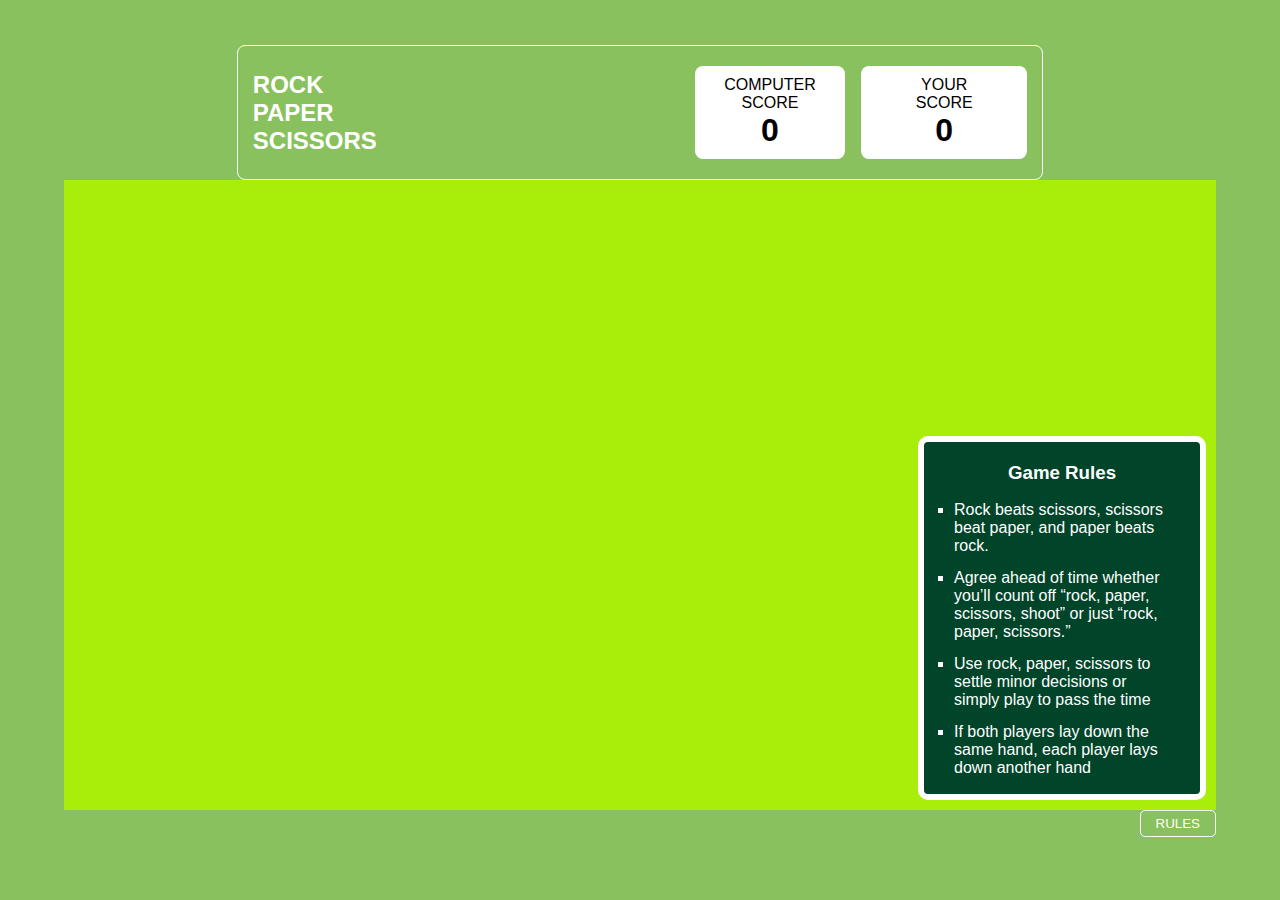
==== index.html @ 5e0d0756 "Initial commite" ====
<!DOCTYPE html>
<html lang="en">
<head>
    <meta charset="UTF-8">
    <meta name="viewport" content="width=device-width, initial-scale=1.0">
    <title>Rock paper scissors</title>
    <link rel="icon" type="image/x-icon" href="./Assets/Images/favicon.png">
    <!-- ==== CSS File ===== -->
    <link rel="stylesheet" href="./Assets/CSS/style.css">
</head>
<body>
    <div class="score-card">
        <div class="scrore">
            <div class="score-title">
                <h2>ROCK</h2>
                <h2>PAPER</h2>
                <h2>SCISSORS</h2>
            </div>
            <div class="score-section">
                <div class="computer-score">
                    <p>COMPUTER <br>SCORE   </p>
                    <h1>0</h1>
                </div>
                <div class="your-score">
                    <p>YOUR <br> SCORE</p>
                    <h1>0</h1>
                </div>
            </div>
        </div>
    </div>
    <div class="main-game">

        <div class="rules-board" id="rules-board">
            <h3>Game Rules</h3>
            <ul type="square">
                <li>Rock beats scissors, scissors beat paper, and paper beats rock.</li>
                <li>Agree ahead of time whether you’ll count off “rock, paper, scissors, shoot” or just “rock, paper, scissors.”</li>
                <li>Use rock, paper, scissors to settle minor decisions or simply play to pass the time</li>
                <li>If both players lay down the same hand, each player lays down another hand</li>
            </ul>
        </div>
    </div>
    <div class="rules">
        <button onclick="rulesBoard()">RULES</button>
       
    </div>
    <script src="./Assets/JS/Script.js"></script>
</body>
</html>
---- Assets/CSS/style.css ----
*{
    padding: 0px;
    margin: 0px;
    box-sizing: border-box;
    
    font-family: Arial, Helvetica, sans-serif;
}
body{
    background-color: #89C15E;
}

/* ===== score section ======= */
.score-card{
    height: 20vh;
    width: 90%;
    margin: auto;
    display: flex;
    justify-content: center;
    align-items: flex-end;
}
.scrore{
    width: 70%;
    height: 15vh;
    border: 1.5px solid #fff;
    border-radius: 8px;
    padding: 15px;
    display: flex;
    justify-content: center;
    align-items: center;
}
.score-title{
    width: 60%;
    color: #fff;
    
}
.score-section{
    width: 45%;
    display: flex;
    justify-content: space-between;
}
.computer-score{
    width: 45%;
    text-align: center;
    background: #fff;
    border-radius: 8px;
    padding: 10px 0px;
}
.your-score{
    width: 50%;
    text-align: center;
    background: #fff;
    border-radius: 8px;
    padding: 10px 0px;
}

/* ===== Game section ======= */
.main-game{
    height: 70vh;
    width: 90%;
    margin: auto;
    background-color: rgb(169, 238, 10);
    position: relative;
}

/* ===== Rules section ======= */
.rules{
    height: 10vh;
    width: 90%;
    margin: auto;
    display: flex;
    align-items: flex-start;
    justify-content: flex-end;
    position: relative;
}
.rules button{
    padding: 5px 15px;
    border-radius: 5px;
    border: 1px solid #fff;
    background: transparent;
    color: #fff;
    cursor: pointer;
    transition: 0.1s ease;
}
.rules button:hover{
    background-color: #628d42;
    box-shadow: rgba(50, 50, 93, 0.25) 0px 13px 27px -5px, rgba(0, 0, 0, 0.3) 0px 8px 16px -8px;
}
.rules-board{
    width: 25%;
    position: absolute;
    bottom: 10px;
    right: 10px;
    border: 6px solid #fff;
    background-color: #004429;
    color: #fff;
    border-radius: 10px;
    padding: 10px 30px;
}
.rules-board h3{
    text-align: center;
    padding: 10px 0px;
}
.rules-board li{
    padding: 7px 0px;
}
.hide-rules{
    display: none;
}

/* =========== Media Quries =========== */
@media screen and (max-width: 600px) {
    .scrore{
        width: 100%;
    }
    .score-title{
        width: 40%;
    }
    .score-section{
        width: 60%;
    }
    .computer-score{
        width: 45%;
    }
    .your-score{
        width: 45%;
    }
    .rules-board{
        width: 90%;
    }
  }
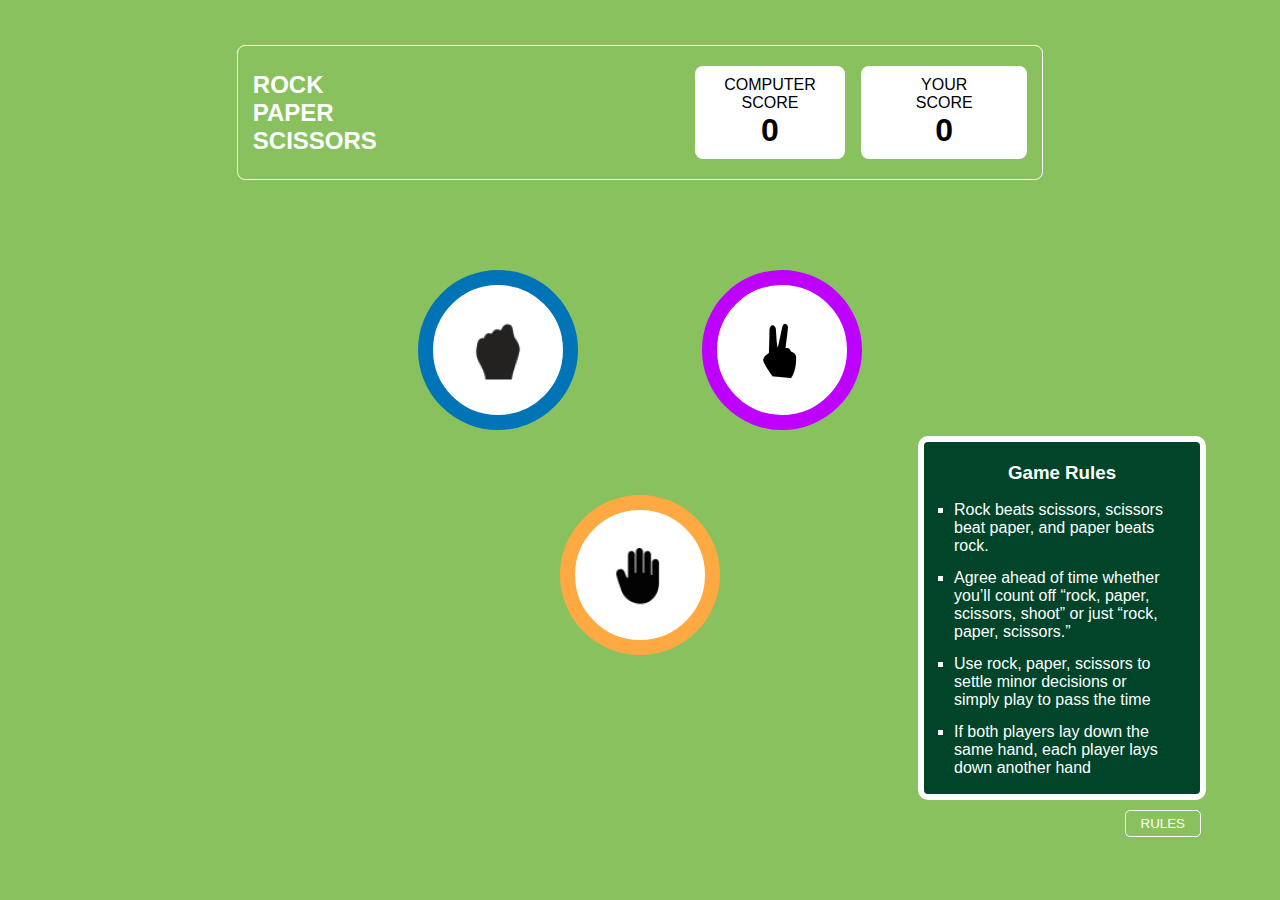
==== commit 63128cf1: "Main Functionally added" ====
--- a/index.html
+++ b/index.html
@@ -29,6 +29,38 @@
         </div>
     </div>
     <div class="main-game">
+        <div class="game " id="game">
+            <div class="top">
+                <div class="icon-one" onclick="userSelected('rock')">
+                    <img src="./Assets/Images/icon-3.png" alt="">
+                </div>
+                <div class="icon-two" onclick="userSelected('scissors')">
+                    <img src="./Assets/Images/icon-2.png" alt="">
+                </div>
+            </div>
+            <div class="bottom">
+                <div class="icon-three" onclick="userSelected('paper')">
+                    <img src="./Assets/Images/icon-1.png" alt="">
+                </div>
+            </div>  
+        </div>
+        <div class="game-result" id="game-result">
+            <div class="result-left">
+                <div class="user-choice" id="user-choice">
+                    <img src="./Assets/Images/icon-1.png" alt="">
+                </div>
+            </div>
+            <div class="result-centre">
+                <h1 id="resultShow"></h1>
+                <h4>AGAINST PC</h4>
+                <button onclick="playAgain()">PLAY AGAIN</button>
+            </div>
+            <div class="result-right">
+                <div class="pc-choice">
+                    <img src="./Assets/Images/icon-1.png" alt="">
+                </div>
+            </div>
+        </div>
 
         <div class="rules-board" id="rules-board">
             <h3>Game Rules</h3>
@@ -42,7 +74,7 @@
     </div>
     <div class="rules">
         <button onclick="rulesBoard()">RULES</button>
-       
+        <button class="next-button" id="next-button">NEXT</button>
     </div>
     <script src="./Assets/JS/Script.js"></script>
 </body>
--- a/Assets/CSS/style.css
+++ b/Assets/CSS/style.css
@@ -7,6 +7,8 @@
 }
 body{
     background-color: #89C15E;
+    max-width: 1920px;
+    margin: auto;
 }
 
 /* ===== score section ======= */
@@ -58,10 +60,133 @@
     height: 70vh;
     width: 90%;
     margin: auto;
-    background-color: rgb(169, 238, 10);
     position: relative;
-}
-
+    display: flex;
+    align-items: center;
+    justify-content: center;
+}
+.game{
+    width: 60%;
+    height: 50vh;
+}
+.game-hide{
+    display: none;
+}
+.top{
+    height: 25vh;
+    width: 100%;
+    display: flex;
+    justify-content: space-evenly;
+}
+.top .icon-one{
+    width: 160px;
+    height: 160px;
+    background-color: green;
+    border-radius: 50%;
+    background-color: #fff;
+    border: 15px solid #0074B6;
+    cursor: pointer;
+    display: flex;
+    justify-content: center;
+    align-items: center;
+}
+.top .icon-two{
+    width: 160px;
+    height: 160px;
+    background-color: #fff;
+    border: 15px solid #BD00FF;
+    border-radius: 50%;
+    cursor: pointer;
+    display: flex;
+    justify-content: center;
+    align-items: center;
+}
+.bottom .icon-three{
+    width: 160px;
+    height: 160px;
+    background-color: green;
+    border-radius: 50%;background-color: #fff;
+    border: 15px solid #FFA943;
+    cursor: pointer;
+    display: flex;
+    justify-content: center;
+    align-items: center; 
+}
+.bottom{
+    height: 30vh;
+    width: 100%;
+    display: flex;
+    justify-content: center;
+}
+.game-result{
+    width: 60%;
+    height: 50vh;
+    display: flex;
+    justify-content: space-evenly;
+    align-items: center;
+    display: none;
+}
+.game-result-show{
+    display: inherit;
+}
+
+.result-left{
+    width: 30%;
+    display: flex;
+    justify-content: center;
+    align-content: center;
+}
+.result-centre{
+    width: 30%;
+    text-align: center;
+    color: #fff;
+}
+.result-centre button{
+    padding: 5px 15px;
+    border-radius: 5px;
+    background: #fff;
+    border: none;
+    color: #000;
+    cursor: pointer;
+    transition: 0.1s ease;
+    margin-top: 15px;
+    
+}
+.result-centre button:hover{
+    background-color: #89C15E;
+    border: 1px solid #fff;
+    color: #fff;
+}
+.result-right{
+    width: 30%;
+    display: flex;
+    justify-content: center;
+    align-content: center;
+}
+.user-choice{
+    width: 160px;
+    height: 160px;
+    background-color: green;
+    border-radius: 50%;
+    background-color: #fff;
+    border: 15px solid #0074B6;
+    cursor: pointer;
+    display: flex;
+    justify-content: center;
+    align-items: center;
+}
+.pc-choice{
+    width: 160px;
+    height: 160px;
+    background-color: green;
+    border-radius: 50%;
+    background-color: #fff;
+    border: 15px solid #0074B6;
+    cursor: pointer;
+    display: flex;
+    justify-content: center;
+    align-items: center;
+}
 /* ===== Rules section ======= */
 .rules{
     height: 10vh;
@@ -80,10 +205,17 @@
     color: #fff;
     cursor: pointer;
     transition: 0.1s ease;
+    margin-right:15px ;
 }
 .rules button:hover{
     background-color: #628d42;
     box-shadow: rgba(50, 50, 93, 0.25) 0px 13px 27px -5px, rgba(0, 0, 0, 0.3) 0px 8px 16px -8px;
+}
+.next-button{
+    display: none;
+}
+.show-next-button{
+    display: block;
 }
 .rules-board{
     width: 25%;
@@ -127,4 +259,10 @@
     .rules-board{
         width: 90%;
     }
+    .game {
+        width: 100%;
+    }
+    .top{
+        height: 20vh;
+    }
   }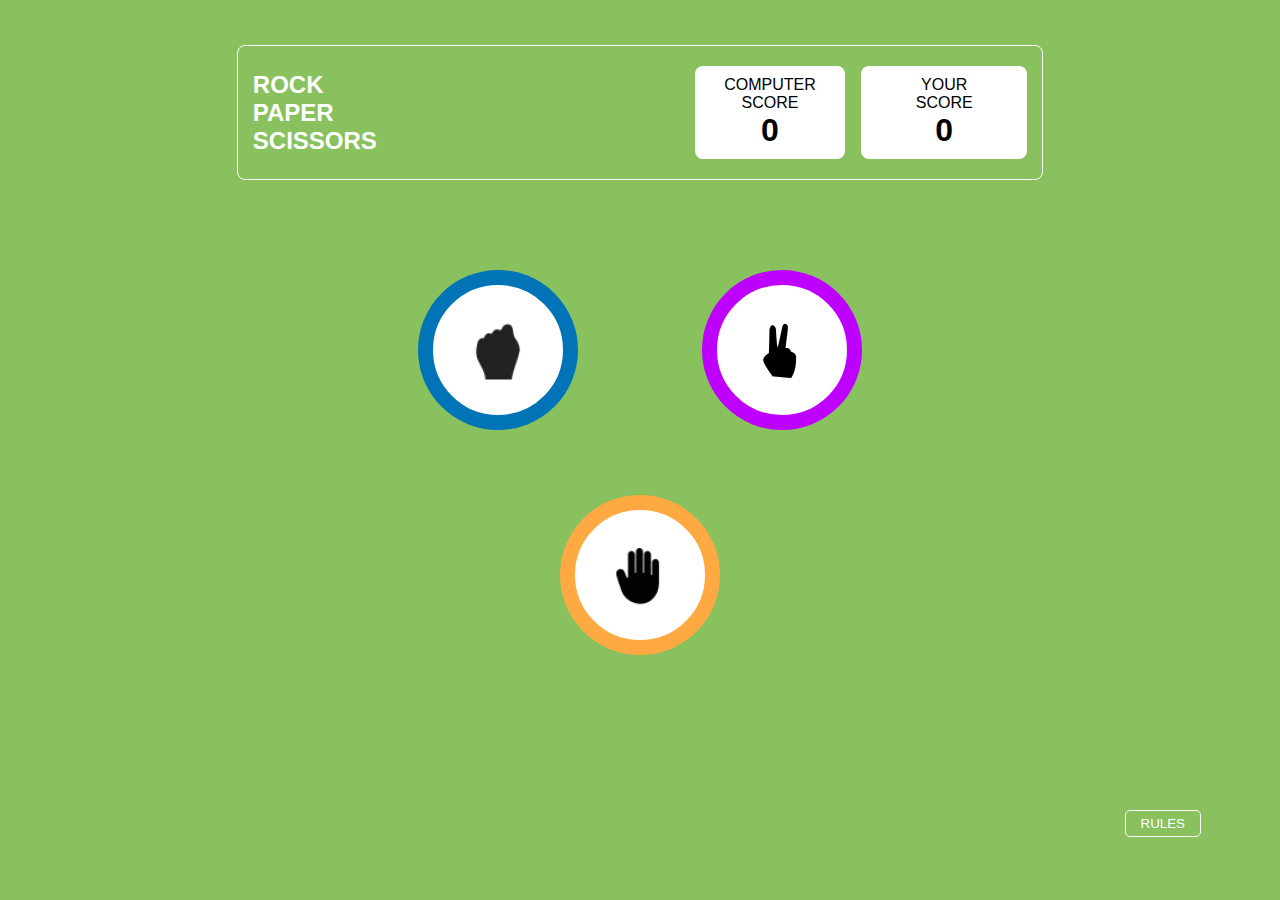
==== commit 8d737477: "result Some Functionally added" ====
--- a/index.html
+++ b/index.html
@@ -19,32 +19,33 @@
             <div class="score-section">
                 <div class="computer-score">
                     <p>COMPUTER <br>SCORE   </p>
-                    <h1>0</h1>
+                    <h1 id="computer-score">0</h1>
                 </div>
                 <div class="your-score">
                     <p>YOUR <br> SCORE</p>
-                    <h1>0</h1>
+                    <h1 id="human-score">0</h1>
                 </div>
             </div>
         </div>
     </div>
     <div class="main-game">
         <div class="game " id="game">
+            
             <div class="top">
-                <div class="icon-one" onclick="userSelected('rock')">
+                <div class="icon-one" onclick="play('rock')">
                     <img src="./Assets/Images/icon-3.png" alt="">
                 </div>
-                <div class="icon-two" onclick="userSelected('scissors')">
+                <div class="icon-two" onclick="play('scissors')">
                     <img src="./Assets/Images/icon-2.png" alt="">
                 </div>
             </div>
             <div class="bottom">
-                <div class="icon-three" onclick="userSelected('paper')">
+                <div class="icon-three" onclick="play('paper')">
                     <img src="./Assets/Images/icon-1.png" alt="">
                 </div>
             </div>  
         </div>
-        <div class="game-result" id="game-result">
+        <!-- <div class="game-result" id="resultElement">
             <div class="result-left">
                 <div class="user-choice" id="user-choice">
                     <img src="./Assets/Images/icon-1.png" alt="">
@@ -60,9 +61,10 @@
                     <img src="./Assets/Images/icon-1.png" alt="">
                 </div>
             </div>
-        </div>
+        </div> -->
 
         <div class="rules-board" id="rules-board">
+            <span onclick="closeRules()">X</span>
             <h3>Game Rules</h3>
             <ul type="square">
                 <li>Rock beats scissors, scissors beat paper, and paper beats rock.</li>
@@ -72,9 +74,11 @@
             </ul>
         </div>
     </div>
-    <div class="rules">
-        <button onclick="rulesBoard()">RULES</button>
-        <button class="next-button" id="next-button">NEXT</button>
+    <div class="rules-popup">
+        
+        <button onclick="showRules()">RULES</button>
+        <a class="next-button" id="next-button" onclick="checkresult()" href="./HURRAY.html">NEXT</a>
+        
     </div>
     <script src="./Assets/JS/Script.js"></script>
 </body>
--- a/Assets/CSS/style.css
+++ b/Assets/CSS/style.css
@@ -188,7 +188,7 @@
     align-items: center;
 }
 /* ===== Rules section ======= */
-.rules{
+.rules-popup{
     height: 10vh;
     width: 90%;
     margin: auto;
@@ -197,7 +197,7 @@
     justify-content: flex-end;
     position: relative;
 }
-.rules button{
+.rules-popup button{
     padding: 5px 15px;
     border-radius: 5px;
     border: 1px solid #fff;
@@ -207,7 +207,7 @@
     transition: 0.1s ease;
     margin-right:15px ;
 }
-.rules button:hover{
+.rules-popup button:hover{
     background-color: #628d42;
     box-shadow: rgba(50, 50, 93, 0.25) 0px 13px 27px -5px, rgba(0, 0, 0, 0.3) 0px 8px 16px -8px;
 }
@@ -227,6 +227,14 @@
     color: #fff;
     border-radius: 10px;
     padding: 10px 30px;
+    display: none;
+}
+.rules-board span{
+    position: relative;
+    width: 100%;
+    right: -100%;
+    top: 10px;
+    cursor: pointer;
 }
 .rules-board h3{
     text-align: center;
@@ -238,6 +246,19 @@
 .hide-rules{
     display: none;
 }
+.next-button{
+    padding: 5px 15px;
+    border-radius: 5px;
+    border: 1px solid #fff;
+    background: transparent;
+    color: #fff;
+    cursor: pointer;
+    transition: 0.1s ease;
+    margin-right:15px ;
+    text-decoration: none;
+    font-size: 0.9rem;
+}
+
 
 /* =========== Media Quries =========== */
 @media screen and (max-width: 600px) {
@@ -265,4 +286,54 @@
     .top{
         height: 20vh;
     }
+  }
+  /* ================= HURRAY Page =============== */
+  .HURRAY{
+    width: 100%;
+    height: 100vh;
+    display: flex;
+    justify-content: center;
+    align-items: center;
+    flex-direction: column;
+  }
+  .HURRAY .container{
+        height: 90vh;
+        width: 80%;
+  }
+  .HURRAY .hurray-image{
+    height: 60%;
+    width: 100%;
+    display: flex;
+    justify-content: center;
+    align-items: center;
+    background-image: url(../Images/hurray.png);
+    background-size: 50%;
+    background-repeat: no-repeat;
+    background-position-x: center;
+    background-position-y: center ;
+  }
+  .hurray-message{
+    height: 40%;
+    width: 100%;
+    display: flex;
+    justify-content: flex-start;
+    align-items: center;
+    flex-direction: column;
+    color: #fff;
+  }
+  .hurray-message h1{
+    padding: 20px 0px;
+  }
+  .hurray-message a{
+    margin-top: 20px;
+    text-decoration: none;
+    padding: 8px 20px;
+    border: 1px solid #fff;
+    border-radius: 10px;
+    font-size: 0.9rem;
+    color: #fff;
+  }
+  .hurray-message a:hover{
+    background-color: #628d42;
+    box-shadow: rgba(50, 50, 93, 0.25) 0px 13px 27px -5px, rgba(0, 0, 0, 0.3) 0px 8px 16px -8px;
   }